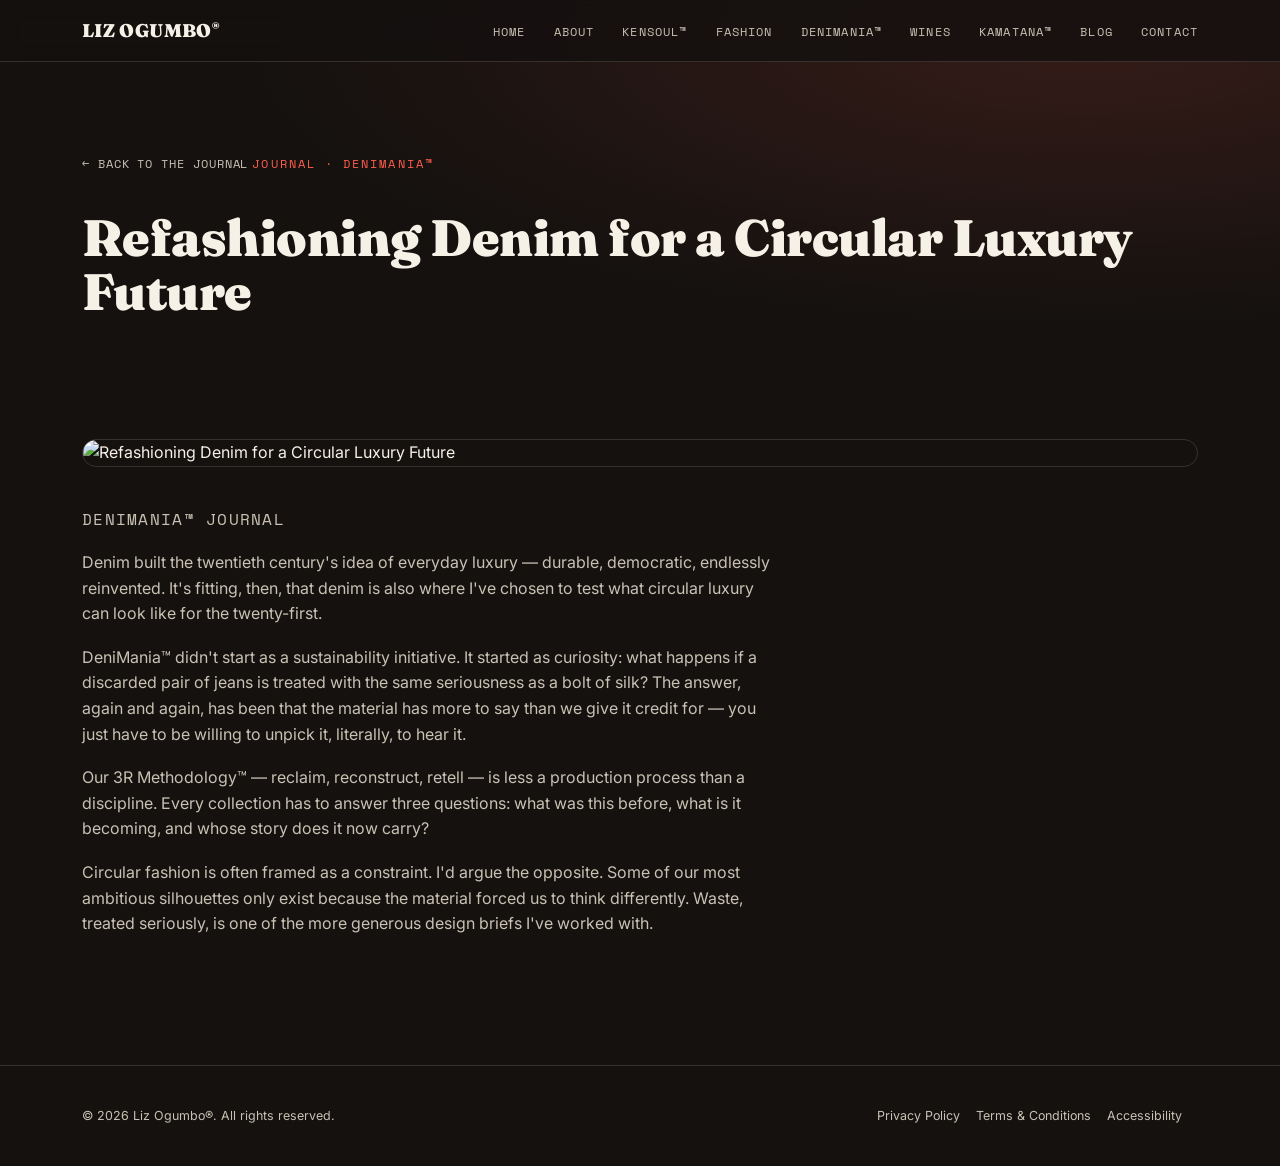
==== blog-refashioning-denim.html @ eb030294 "Initial commit" ====
<!DOCTYPE html>
<html lang="en">
<head>
<meta charset="UTF-8">
<meta name="viewport" content="width=device-width, initial-scale=1.0">
<title>Refashioning Denim for a Circular Luxury Future — Liz Ogumbo®</title>
<meta name="description" content="Denim built the 20th century's idea of luxury — DeniMania™ is rebuilding it for the 21st.">
<link rel="preconnect" href="https://fonts.googleapis.com">
<link href="https://fonts.googleapis.com/css2?family=Fraunces:ital,opsz,wght@0,9..144,400;0,9..144,600;0,9..144,900;1,9..144,600&family=Space+Mono:wght@400;700&family=Inter:wght@400;500;600;700&display=swap" rel="stylesheet">
<link rel="stylesheet" href="styles.css">

</head>
<body>

<header>
  <div class="nav-inner">
    <a href="index.html#home" class="logo">LIZ OGUMBO<sup>®</sup></a>
    <button class="burger" id="burger"><span></span><span></span><span></span></button>
    <nav>
      <ul id="navList">
        <li><a href="index.html#home" class="nav-link">Home</a></li>
        <li><a href="index.html#about" class="nav-link">About</a></li>
        <li><a href="kensoul.html" class="nav-link">KenSoul™</a></li>
        <li><a href="fashion.html" class="nav-link">Fashion</a></li>
        <li><a href="denimania.html" class="nav-link">DeniMania™</a></li>
        <li><a href="wines.html" class="nav-link">Wines</a></li>
        <li><a href="index.html#kamatana" class="nav-link">Kamatana™</a></li>
        <li><a href="index.html#blog" class="nav-link">Blog</a></li>
        <li><a href="index.html#contact" class="nav-link">Contact</a></li>
      </ul>
    </nav>
  </div>
</header>


<section class="page-hero">
  <div class="wrap">
    <a href="index.html#blog" class="back-link">&larr; Back to the journal</a>
    <span class="eyebrow accent-fashion">Journal · DeniMania™</span>
    <h1 style="font-size:clamp(2rem,4.2vw,3.2rem);">Refashioning Denim for a Circular Luxury Future</h1>
  </div>
</section>
<section style="padding-top:0;">
  <div class="wrap">
    <div class="blog-post-hero-img"><img src="https://static.wixstatic.com/media/02ca65_ec3599d135ed412aab06cc6c2cf29351~mv2.png" alt="Refashioning Denim for a Circular Luxury Future"></div>
    <div class="prose">
      
    <p class="post-meta">DeniMania™ Journal</p>
    <p>Denim built the twentieth century's idea of everyday luxury — durable, democratic, endlessly reinvented. It's fitting, then, that denim is also where I've chosen to test what circular luxury can look like for the twenty-first.</p>
    <p>DeniMania™ didn't start as a sustainability initiative. It started as curiosity: what happens if a discarded pair of jeans is treated with the same seriousness as a bolt of silk? The answer, again and again, has been that the material has more to say than we give it credit for — you just have to be willing to unpick it, literally, to hear it.</p>
    <p>Our 3R Methodology™ — reclaim, reconstruct, retell — is less a production process than a discipline. Every collection has to answer three questions: what was this before, what is it becoming, and whose story does it now carry?</p>
    <p>Circular fashion is often framed as a constraint. I'd argue the opposite. Some of our most ambitious silhouettes only exist because the material forced us to think differently. Waste, treated seriously, is one of the more generous design briefs I've worked with.</p>
    
    </div>
  </div>
</section>


<footer>
  <div class="wrap foot-inner">
    <div>© 2026 Liz Ogumbo®. All rights reserved.</div>
    <div>
      <a href="#">Privacy Policy</a><a href="#">Terms &amp; Conditions</a><a href="#">Accessibility</a>
    </div>
  </div>
</footer>

<script>
  const burger = document.getElementById('burger');
  const navList = document.getElementById('navList');
  burger.addEventListener('click', () => navList.classList.toggle('open'));
  document.querySelectorAll('.nav-link').forEach(a => a.addEventListener('click', () => navList.classList.remove('open')));
</script>

</body>
</html>
---- styles.css ----
:root{
    --ink:#14110F;
    --ink-2:#1B1815;
    --bone:#F6F1E7;
    --bone-dim:#C9C2B3;
    --coral:#FF5C4D;
    --gold:#E7A93E;
    --indigo:#3B4B8C;
    --plum:#8A2846;
    --teal:#1B6E68;
    --line: rgba(246,241,231,0.14);
  }
  *{box-sizing:border-box; margin:0; padding:0;}
  html{scroll-behavior:smooth;}
  body{
    background:var(--ink);
    color:var(--bone);
    font-family:'Inter', sans-serif;
    font-size:16px;
    line-height:1.6;
    overflow-x:hidden;
  }
  ::selection{ background:var(--coral); color:var(--ink); }

  h1,h2,h3,h4{ font-family:'Fraunces', serif; font-weight:900; line-height:1.05; letter-spacing:-0.01em;}
  .eyebrow{
    font-family:'Space Mono', monospace;
    text-transform:uppercase;
    letter-spacing:0.18em;
    font-size:0.72rem;
    color:var(--bone-dim);
  }
  a{ color:inherit; text-decoration:none; }
  img{ max-width:100%; display:block; }
  .wrap{ max-width:1180px; margin:0 auto; padding:0 32px; }

  /* ---------- NAV ---------- */
  header{
    position:fixed; top:0; left:0; right:0; z-index:100;
    background:rgba(20,17,15,0.82);
    backdrop-filter:blur(10px);
    border-bottom:1px solid var(--line);
  }
  .nav-inner{
    max-width:1180px; margin:0 auto; padding:16px 32px;
    display:flex; align-items:center; justify-content:space-between;
  }
  .logo{
    font-family:'Fraunces', serif; font-weight:900; font-size:1.15rem;
    letter-spacing:0.02em;
  }
  .logo sup{ font-size:0.55em; }
  nav ul{
    list-style:none; display:flex; gap:28px; align-items:center;
  }
  nav a{
    font-family:'Space Mono', monospace; font-size:0.72rem;
    text-transform:uppercase; letter-spacing:0.1em;
    color:var(--bone-dim);
    position:relative; padding:6px 0;
    transition:color .2s ease;
  }
  nav a:hover, nav a.active{ color:var(--bone); }
  nav a.active::after{
    content:''; position:absolute; left:0; right:0; bottom:0; height:2px;
    background:var(--coral);
  }
  .burger{ display:none; flex-direction:column; gap:5px; cursor:pointer; background:none; border:none; }
  .burger span{ width:24px; height:2px; background:var(--bone); display:block; }

  @media(max-width:920px){
    nav ul{
      position:fixed; top:60px; left:0; right:0; bottom:0;
      background:var(--ink); flex-direction:column; align-items:flex-start;
      padding:32px; gap:22px; transform:translateX(100%); transition:transform .35s ease;
    }
    nav ul.open{ transform:translateX(0); }
    nav a{ font-size:0.95rem; }
    .burger{ display:flex; }
  }

  /* ---------- HERO ---------- */
  .hero{
    min-height:100svh; display:flex; align-items:center; position:relative;
    padding:140px 0 80px;
    background:
      radial-gradient(ellipse at 78% 18%, rgba(255,92,77,0.16), transparent 55%),
      radial-gradient(ellipse at 10% 90%, rgba(27,110,104,0.18), transparent 55%),
      var(--ink);
    overflow:hidden;
  }
  .hero .wrap{ display:grid; grid-template-columns:1.2fr 0.8fr; gap:60px; align-items:center; }
  .hero h1{ font-size:clamp(2.6rem, 5.4vw, 4.6rem); margin:18px 0 22px; }
  .hero h1 em{ font-style:italic; color:var(--coral); }
  .hero p.lede{ font-size:1.08rem; color:var(--bone-dim); max-width:46ch; margin-bottom:32px; }
  .tag-row{ display:flex; flex-wrap:wrap; gap:10px; margin-bottom:36px; }
  .tag{
    font-family:'Space Mono',monospace; font-size:0.68rem; text-transform:uppercase; letter-spacing:0.08em;
    border:1px solid var(--line); padding:7px 14px; border-radius:999px; color:var(--bone-dim);
  }
  .cta-row{ display:flex; flex-wrap:wrap; gap:14px; }
  .btn{
    display:inline-flex; align-items:center; gap:8px;
    font-family:'Space Mono', monospace; font-size:0.78rem; text-transform:uppercase; letter-spacing:0.08em;
    padding:15px 26px; border-radius:999px; transition:transform .2s ease, background .2s ease;
  }
  .btn-solid{ background:var(--coral); color:var(--ink); font-weight:700; }
  .btn-solid:hover{ transform:translateY(-2px); }
  .btn-ghost{ border:1px solid var(--line); color:var(--bone); }
  .btn-ghost:hover{ border-color:var(--bone); }

  .hero-portrait{
    position:relative; border-radius:18px; overflow:hidden; aspect-ratio:3/4;
    box-shadow:0 30px 60px -20px rgba(0,0,0,0.6);
  }
  .hero-portrait::after{
    content:''; position:absolute; inset:0;
    background:linear-gradient(180deg, transparent 40%, rgba(20,17,15,0.85));
  }
  .hero-portrait img{ width:100%; height:100%; object-fit:cover; }
  .hero-portrait .cap{
    position:absolute; left:18px; bottom:16px; right:18px; z-index:2;
    font-family:'Space Mono', monospace; font-size:0.68rem; letter-spacing:0.08em; color:var(--bone-dim);
  }

  .stat-strip{
    border-top:1px solid var(--line); border-bottom:1px solid var(--line);
    padding:26px 0;
  }
  .stat-strip .wrap{
    display:grid; grid-template-columns:repeat(5,1fr); gap:20px;
  }
  .stat-strip .num{ font-family:'Fraunces',serif; font-weight:900; font-size:1.9rem; color:var(--gold); }
  .stat-strip .lbl{ font-size:0.74rem; color:var(--bone-dim); }
  @media(max-width:920px){ .stat-strip .wrap{ grid-template-columns:repeat(2,1fr);} }
  @media(max-width:640px){ .hero .wrap{ grid-template-columns:1fr;} .hero-portrait{ max-width:280px; margin:0 auto;} }

  /* ---------- SECTION SHELL WITH SEAM RAIL ---------- */
  section{ padding:110px 0; position:relative; }
  .section-head{ display:flex; gap:22px; align-items:flex-start; margin-bottom:48px; }
  .dot{
    width:14px; height:14px; border-radius:50%; flex-shrink:0; margin-top:8px;
    box-shadow:0 0 0 5px rgba(246,241,231,0.06);
  }
  .rail-line{
    position:absolute; top:0; bottom:0; left:39px; width:1px;
    background-image:linear-gradient(var(--line) 60%, transparent 0%);
    background-size:1px 10px; background-repeat:repeat-y;
    display:none;
  }
  @media(min-width:921px){ .rail-line{ display:block; } }

  .section-title{ font-size:clamp(1.9rem, 3.4vw, 2.7rem); }
  .section-kicker{ margin-bottom:6px; display:block; }

  .band-alt{ background:var(--ink-2); }

  /* ---------- ABOUT / TIMELINE ---------- */
  #about .about-grid{ display:grid; grid-template-columns:0.9fr 1.1fr; gap:70px; }
  #about p.intro{ color:var(--bone-dim); font-size:1.05rem; margin-bottom:26px; max-width:52ch; }
  .founder-list{ display:flex; flex-direction:column; gap:10px; margin-top:10px; }
  .founder-list span{ font-family:'Space Mono',monospace; font-size:0.78rem; color:var(--bone); }
  .founder-list span b{ color:var(--gold); font-weight:700; }

  .timeline{ display:flex; flex-direction:column; }
  .t-item{ display:grid; grid-template-columns:70px 1fr; gap:18px; padding:16px 0; border-bottom:1px dashed var(--line); }
  .t-item:last-child{ border-bottom:none; }
  .t-year{ font-family:'Space Mono',monospace; font-weight:700; color:var(--coral); font-size:0.9rem; }
  .t-text{ color:var(--bone-dim); font-size:0.92rem; }
  .t-text b{ color:var(--bone); font-weight:600; }
  @media(max-width:920px){ #about .about-grid{ grid-template-columns:1fr; gap:40px; } }

  /* ---------- VENTURE SECTIONS ---------- */
  .venture{ display:grid; grid-template-columns:1fr 1fr; gap:64px; align-items:center; }
  .venture.reverse .v-media{ order:2; }
  .venture.reverse .v-text{ order:1; }
  .v-text p{ color:var(--bone-dim); margin-bottom:16px; max-width:50ch; }
  .v-media{ border-radius:16px; overflow:hidden; background:var(--ink-2); border:1px solid var(--line); }
  .v-media img{ width:100%; height:100%; object-fit:cover; }
  .v-quote{
    font-family:'Fraunces', serif; font-style:italic; font-weight:600; font-size:1.2rem;
    border-left:2px solid var(--coral); padding-left:18px; margin:20px 0; color:var(--bone);
  }
  @media(max-width:920px){ .venture, .venture.reverse{ grid-template-columns:1fr; } .venture.reverse .v-media, .venture.reverse .v-text{ order:initial; } }

  .pill-row{ display:flex; flex-wrap:wrap; gap:10px; margin:18px 0 24px; }

  /* ---------- WINES sub-grid ---------- */
  .wine-grid{ display:grid; grid-template-columns:repeat(3,1fr); gap:22px; margin-top:50px; }
  .wine-card{
    background:var(--ink-2); border:1px solid var(--line); border-radius:14px; padding:26px;
    display:flex; flex-direction:column; gap:10px;
  }
  .wine-card h4{ font-size:1.05rem; }
  .wine-card p{ font-size:0.88rem; color:var(--bone-dim); flex-grow:1; }
  .wine-card a{ font-family:'Space Mono',monospace; font-size:0.7rem; text-transform:uppercase; color:var(--plum); letter-spacing:0.06em; }
  @media(max-width:920px){ .wine-grid{ grid-template-columns:1fr; } }

  /* ---------- BLOG ---------- */
  .blog-grid{ display:grid; grid-template-columns:repeat(3,1fr); gap:26px; }
  .post-card{ background:var(--ink-2); border:1px solid var(--line); border-radius:14px; overflow:hidden; display:flex; flex-direction:column; }
  .post-card .thumb{ aspect-ratio:16/10; overflow:hidden; }
  .post-card .thumb img{ width:100%; height:100%; object-fit:cover; transition:transform .4s ease; }
  .post-card:hover .thumb img{ transform:scale(1.06); }
  .post-card .body{ padding:20px 22px 24px; display:flex; flex-direction:column; gap:10px; flex-grow:1; }
  .post-card h4{ font-size:1.05rem; }
  .post-card p{ font-size:0.86rem; color:var(--bone-dim); flex-grow:1; }
  .post-card .read{ font-family:'Space Mono',monospace; font-size:0.68rem; text-transform:uppercase; color:var(--coral); letter-spacing:0.08em; }
  @media(max-width:920px){ .blog-grid{ grid-template-columns:1fr; } }

  /* ---------- CONTACT ---------- */
  .contact-grid{ display:grid; grid-template-columns:1fr 1fr; gap:60px; }
  .field{ margin-bottom:16px; }
  .field label{ display:block; font-family:'Space Mono',monospace; font-size:0.68rem; text-transform:uppercase; letter-spacing:0.08em; color:var(--bone-dim); margin-bottom:8px; }
  .field input, .field textarea{
    width:100%; background:var(--ink-2); border:1px solid var(--line); border-radius:10px; padding:13px 14px;
    color:var(--bone); font-family:'Inter',sans-serif; font-size:0.94rem;
  }
  .field textarea{ resize:vertical; min-height:110px; }
  .contact-info .row{ display:flex; gap:14px; margin-bottom:18px; font-size:0.95rem; }
  .contact-info .row .k{ color:var(--bone-dim); font-family:'Space Mono',monospace; font-size:0.72rem; text-transform:uppercase; min-width:80px; padding-top:2px; }
  .social-row{ display:flex; gap:14px; margin-top:26px; }
  .social-row a{ width:38px; height:38px; border:1px solid var(--line); border-radius:50%; display:flex; align-items:center; justify-content:center; font-size:0.8rem; }
  @media(max-width:920px){ .contact-grid{ grid-template-columns:1fr; } }

  footer{ border-top:1px solid var(--line); padding:40px 0; }
  .foot-inner{ display:flex; justify-content:space-between; flex-wrap:wrap; gap:16px; font-size:0.78rem; color:var(--bone-dim); }
  .foot-inner a{ margin-right:16px; }

  .accent-kensoul{ color:var(--gold); }
  .accent-fashion{ color:var(--coral); }
  .accent-denim{ color:var(--indigo); }
  .accent-wines{ color:var(--plum); }
  .accent-kamatana{ color:var(--teal); }
  .dot-kensoul{ background:var(--gold); }
  .dot-fashion{ background:var(--coral); }
  .dot-denim{ background:var(--indigo); }
  .dot-wines{ background:var(--plum); }
  .dot-kamatana{ background:var(--teal); }
  .dot-about{ background:var(--bone); }

/* ---------- SUBPAGE SHARED STYLES ---------- */
.page-hero{
  padding:150px 0 70px; position:relative;
  background:
    radial-gradient(ellipse at 85% 10%, rgba(255,92,77,0.14), transparent 55%),
    var(--ink);
}
.back-link{
  display:inline-flex; align-items:center; gap:8px;
  font-family:'Space Mono',monospace; font-size:0.72rem; text-transform:uppercase; letter-spacing:0.08em;
  color:var(--bone-dim); margin-bottom:24px;
}
.back-link:hover{ color:var(--bone); }
.page-hero h1{ font-size:clamp(2.4rem,5vw,4rem); margin:14px 0 20px; }
.page-hero p.lede{ color:var(--bone-dim); max-width:60ch; font-size:1.05rem; }

.prose{ max-width:70ch; }
.prose p{ color:var(--bone-dim); margin-bottom:18px; font-size:1rem; }
.prose h3{ font-size:1.3rem; color:var(--bone); margin:34px 0 12px; }
.prose ul{ margin:0 0 18px 20px; color:var(--bone-dim); }
.prose ul li{ margin-bottom:6px; }

.info-card{
  background:var(--ink-2); border:1px solid var(--line); border-radius:14px; padding:26px 28px;
}
.info-card h4{ font-size:0.95rem; color:var(--bone); margin-bottom:14px; }
.kv{ display:flex; justify-content:space-between; gap:12px; font-size:0.88rem; padding:9px 0; border-bottom:1px dashed var(--line); }
.kv:last-child{ border-bottom:none; }
.kv .k{ color:var(--bone-dim); font-family:'Space Mono',monospace; font-size:0.72rem; text-transform:uppercase; letter-spacing:.06em; }

.two-col{ display:grid; grid-template-columns:1.4fr 0.9fr; gap:60px; }
@media(max-width:920px){ .two-col{ grid-template-columns:1fr; } }

.chip-list{ display:flex; flex-wrap:wrap; gap:10px; margin:18px 0; }

.gallery{ display:grid; grid-template-columns:repeat(3,1fr); gap:18px; margin-top:36px; }
.gallery img{ border-radius:12px; aspect-ratio:3/4; object-fit:cover; width:100%; border:1px solid var(--line); }
@media(max-width:768px){ .gallery{ grid-template-columns:repeat(2,1fr);} }

.discog-item{ display:grid; grid-template-columns:110px 1fr; gap:18px; padding:18px 0; border-bottom:1px dashed var(--line); align-items:start; }
.discog-item .yr{ font-family:'Space Mono',monospace; color:var(--gold); font-size:0.85rem; }
.discog-item h4{ font-size:1.05rem; margin-bottom:4px; }
.discog-item p{ color:var(--bone-dim); font-size:0.9rem; }

.blog-post-hero-img{ border-radius:14px; overflow:hidden; margin:30px 0 40px; border:1px solid var(--line); }
.blog-post-hero-img img{ width:100%; object-fit:cover; max-height:460px; }
.post-meta{ font-family:'Space Mono',monospace; font-size:0.7rem; text-transform:uppercase; letter-spacing:.08em; color:var(--bone-dim); margin-bottom:10px; }
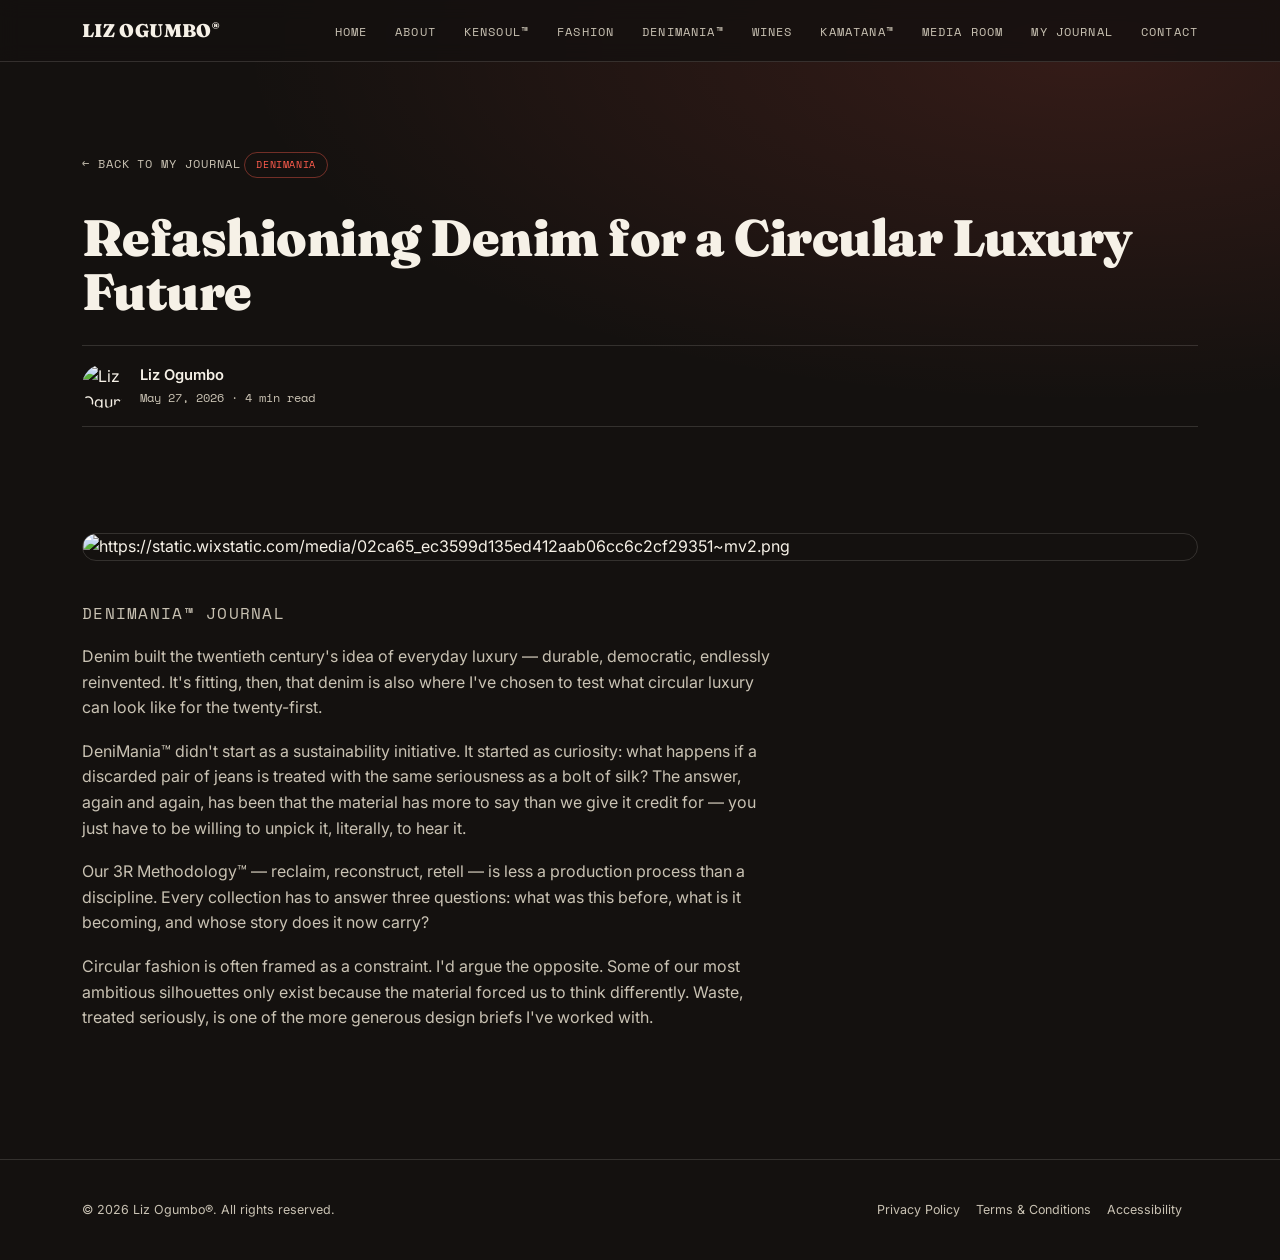
==== commit 5acafb5c: "Add files via upload Replace from local folder" ====
--- a/blog-refashioning-denim.html
+++ b/blog-refashioning-denim.html
@@ -25,7 +25,8 @@
         <li><a href="denimania.html" class="nav-link">DeniMania™</a></li>
         <li><a href="wines.html" class="nav-link">Wines</a></li>
         <li><a href="index.html#kamatana" class="nav-link">Kamatana™</a></li>
-        <li><a href="index.html#blog" class="nav-link">Blog</a></li>
+        <li><a href="mediaroom.html" class="nav-link">Media Room</a></li>
+        <li><a href="journal.html" class="nav-link">My Journal</a></li>
         <li><a href="index.html#contact" class="nav-link">Contact</a></li>
       </ul>
     </nav>
@@ -35,22 +36,29 @@
 
 <section class="page-hero">
   <div class="wrap">
-    <a href="index.html#blog" class="back-link">&larr; Back to the journal</a>
-    <span class="eyebrow accent-fashion">Journal · DeniMania™</span>
+    <a href="journal.html" class="back-link">&larr; Back to My Journal</a>
+    <span class="post-cat-tag">DeniMania</span>
     <h1 style="font-size:clamp(2rem,4.2vw,3.2rem);">Refashioning Denim for a Circular Luxury Future</h1>
+    <div class="post-full-byline">
+      <img src="https://static.wixstatic.com/media/02ca65_7b9c92cf080f4b809edfbe81f3a5fe5e~mv2.jpg" alt="Liz Ogumbo">
+      <div>
+        <div class="name">Liz Ogumbo</div>
+        <div class="meta">May 27, 2026 · 4 min read</div>
+      </div>
+    </div>
   </div>
 </section>
 <section style="padding-top:0;">
   <div class="wrap">
-    <div class="blog-post-hero-img"><img src="https://static.wixstatic.com/media/02ca65_ec3599d135ed412aab06cc6c2cf29351~mv2.png" alt="Refashioning Denim for a Circular Luxury Future"></div>
+    <div class="blog-post-hero-img"><img src="https://static.wixstatic.com/media/02ca65_ec3599d135ed412aab06cc6c2cf29351~mv2.png" alt="https://static.wixstatic.com/media/02ca65_ec3599d135ed412aab06cc6c2cf29351~mv2.png"></div>
     <div class="prose">
       
-    <p class="post-meta">DeniMania™ Journal</p>
-    <p>Denim built the twentieth century's idea of everyday luxury — durable, democratic, endlessly reinvented. It's fitting, then, that denim is also where I've chosen to test what circular luxury can look like for the twenty-first.</p>
-    <p>DeniMania™ didn't start as a sustainability initiative. It started as curiosity: what happens if a discarded pair of jeans is treated with the same seriousness as a bolt of silk? The answer, again and again, has been that the material has more to say than we give it credit for — you just have to be willing to unpick it, literally, to hear it.</p>
-    <p>Our 3R Methodology™ — reclaim, reconstruct, retell — is less a production process than a discipline. Every collection has to answer three questions: what was this before, what is it becoming, and whose story does it now carry?</p>
-    <p>Circular fashion is often framed as a constraint. I'd argue the opposite. Some of our most ambitious silhouettes only exist because the material forced us to think differently. Waste, treated seriously, is one of the more generous design briefs I've worked with.</p>
-    
+        <p class="post-meta">DeniMania™ Journal</p>
+        <p>Denim built the twentieth century's idea of everyday luxury — durable, democratic, endlessly reinvented. It's fitting, then, that denim is also where I've chosen to test what circular luxury can look like for the twenty-first.</p>
+        <p>DeniMania™ didn't start as a sustainability initiative. It started as curiosity: what happens if a discarded pair of jeans is treated with the same seriousness as a bolt of silk? The answer, again and again, has been that the material has more to say than we give it credit for — you just have to be willing to unpick it, literally, to hear it.</p>
+        <p>Our 3R Methodology™ — reclaim, reconstruct, retell — is less a production process than a discipline. Every collection has to answer three questions: what was this before, what is it becoming, and whose story does it now carry?</p>
+        <p>Circular fashion is often framed as a constraint. I'd argue the opposite. Some of our most ambitious silhouettes only exist because the material forced us to think differently. Waste, treated seriously, is one of the more generous design briefs I've worked with.</p>
+        
     </div>
   </div>
 </section>
--- a/styles.css
+++ b/styles.css
@@ -286,3 +286,73 @@
 .blog-post-hero-img{ border-radius:14px; overflow:hidden; margin:30px 0 40px; border:1px solid var(--line); }
 .blog-post-hero-img img{ width:100%; object-fit:cover; max-height:460px; }
 .post-meta{ font-family:'Space Mono',monospace; font-size:0.7rem; text-transform:uppercase; letter-spacing:.08em; color:var(--bone-dim); margin-bottom:10px; }
+
+/* ---------- JOURNAL (BLOG) ---------- */
+.filter-bar{ display:flex; flex-wrap:wrap; gap:10px; margin-bottom:44px; }
+.filter-btn{
+  font-family:'Space Mono',monospace; font-size:0.72rem; text-transform:uppercase; letter-spacing:.06em;
+  padding:10px 18px; border-radius:999px; border:1px solid var(--line); color:var(--bone-dim);
+  background:transparent; cursor:pointer; transition:all .2s ease;
+}
+.filter-btn:hover{ border-color:var(--bone-dim); color:var(--bone); }
+.filter-btn.active{ background:var(--coral); border-color:var(--coral); color:var(--ink); font-weight:700; }
+
+.post-meta-row{ display:flex; align-items:center; gap:10px; margin-bottom:10px; }
+.post-avatar{ width:28px; height:28px; border-radius:50%; object-fit:cover; flex-shrink:0; border:1px solid var(--line); }
+.post-byline{ font-family:'Space Mono',monospace; font-size:0.68rem; color:var(--bone-dim); letter-spacing:.03em; line-height:1.3; }
+.post-byline b{ color:var(--bone); font-weight:700; }
+.post-cat-tag{
+  display:inline-block; font-family:'Space Mono',monospace; font-size:0.62rem; text-transform:uppercase; letter-spacing:.06em;
+  color:var(--coral); border:1px solid rgba(255,92,77,0.4); border-radius:999px; padding:4px 11px; margin-bottom:12px;
+}
+.empty-state{ color:var(--bone-dim); font-size:0.92rem; padding:50px 0; text-align:center; border:1px dashed var(--line); border-radius:14px; }
+
+.post-full-byline{
+  display:flex; align-items:center; gap:14px; margin:26px 0 6px;
+  padding:18px 0; border-top:1px solid var(--line); border-bottom:1px solid var(--line);
+}
+.post-full-byline img{ width:44px; height:44px; border-radius:50%; object-fit:cover; }
+.post-full-byline .name{ color:var(--bone); font-weight:600; font-size:0.92rem; }
+.post-full-byline .meta{ color:var(--bone-dim); font-size:0.78rem; font-family:'Space Mono',monospace; }
+
+/* ---------- MEDIA ROOM ---------- */
+.mr-tabs{ display:flex; gap:10px; margin-bottom:40px; }
+.mr-tab{
+  font-family:'Space Mono',monospace; font-size:0.75rem; text-transform:uppercase; letter-spacing:.06em;
+  padding:12px 22px; border-radius:999px; border:1px solid var(--line); color:var(--bone-dim); cursor:pointer; background:transparent;
+}
+.mr-tab.active{ background:var(--bone); color:var(--ink); border-color:var(--bone); font-weight:700; }
+.mr-panel{ display:none; }
+.mr-panel.active{ display:block; }
+
+.print-grid{ display:grid; grid-template-columns:repeat(4,1fr); gap:16px; }
+.print-grid img{ border-radius:10px; aspect-ratio:1/1; object-fit:cover; border:1px solid var(--line); cursor:pointer; transition:transform .2s ease; }
+.print-grid img:hover{ transform:scale(1.03); }
+@media(max-width:920px){ .print-grid{ grid-template-columns:repeat(2,1fr); } }
+
+.video-grid{ display:grid; grid-template-columns:repeat(3,1fr); gap:22px; }
+.video-card{ border-radius:14px; overflow:hidden; border:1px solid var(--line); background:var(--ink-2); }
+.video-card .thumb-wrap{ position:relative; aspect-ratio:16/9; }
+.video-card .thumb-wrap img{ width:100%; height:100%; object-fit:cover; }
+.video-card .play-badge{
+  position:absolute; inset:0; display:flex; align-items:center; justify-content:center;
+}
+.video-card .play-badge span{
+  width:52px; height:52px; border-radius:50%; background:rgba(20,17,15,0.75); display:flex; align-items:center; justify-content:center;
+  color:var(--bone); font-size:1.1rem; border:1px solid rgba(246,241,231,0.4);
+}
+.video-card .v-body{ padding:16px 18px; }
+.video-card h4{ font-size:0.95rem; margin-bottom:4px; }
+.video-card .dur{ font-family:'Space Mono',monospace; font-size:0.7rem; color:var(--bone-dim); }
+@media(max-width:920px){ .video-grid{ grid-template-columns:1fr; } }
+
+.upload-btn{
+  display:inline-flex; align-items:center; gap:8px;
+  font-family:'Space Mono',monospace; font-size:0.72rem; text-transform:uppercase; letter-spacing:.06em;
+  padding:12px 20px; border-radius:999px; background:var(--teal); color:var(--bone); border:none; cursor:pointer;
+}
+.admin-panel{
+  border:1px dashed var(--line); border-radius:14px; padding:24px; margin-top:16px; background:var(--ink-2);
+}
+.admin-panel .field{ margin-bottom:14px; }
+.admin-note{ font-size:0.78rem; color:var(--bone-dim); margin-top:10px; }
